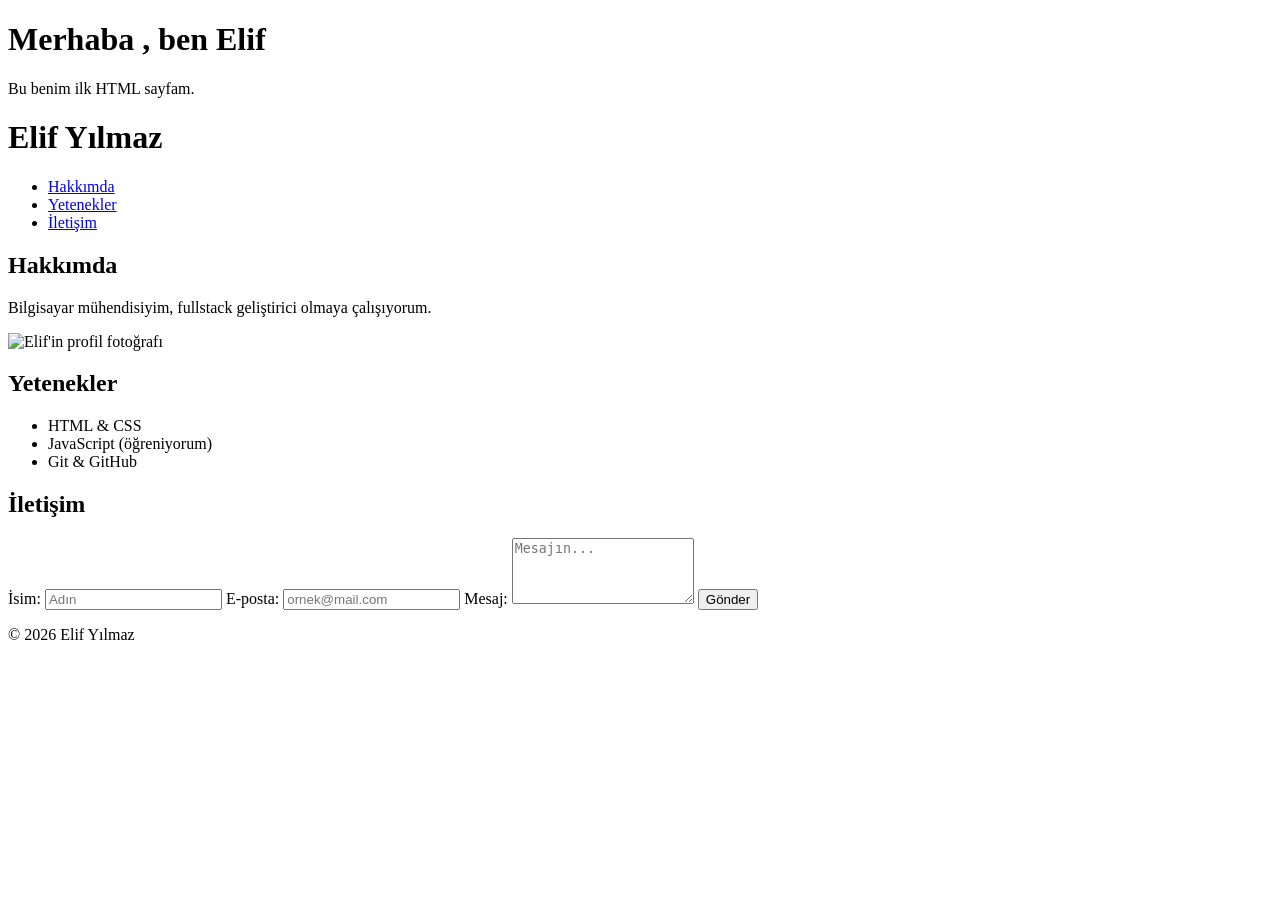
==== hafta-02/hakkimda/index.html @ 6276d6bf "hafta-02 g1: html iskelet + semantik etiketler" ====
<!DOCTYPE html>

<html lang="tr">

<head>

    <meta charset = "UTF-8">

    <meta name = "viewport" content = "width=device-width, initial-scale=1.0">

    <title>Elif - Hakkımda</title>

<head>    

<body>
    <h1>Merhaba , ben Elif</h1>
    <p>Bu benim ilk HTML sayfam.</p>

    <header>
    <!-- header: sayfanın en üstü — genelde logo/isim + menü -->
    <h1>Elif Yılmaz</h1>
    <nav>
      <!-- nav: navigasyon — sayfa içi/dışı linklerin olduğu menü -->
      <ul>
        <li><a href="#hakkimda">Hakkımda</a></li>
        <li><a href="#yetenekler">Yetenekler</a></li>
        <li><a href="#iletisim">İletişim</a></li>
      </ul>
    </nav>
  </header>

  <main>
    <!-- main: sayfanın asıl içeriği — bir sayfada SADECE BİR TANE main olur -->
    <section id="hakkimda">
      <!-- section: konuya göre ayrılmış bir bölüm -->
      <h2>Hakkımda</h2>
      <p>Bilgisayar mühendisiyim, fullstack geliştirici olmaya çalışıyorum.</p>
      <img src="foto.jpg" alt="Elif'in profil fotoğrafı">
      <!-- img: resim. src = dosya yolu, alt = resim yüklenmezse veya görme engelli biri için açıklama -->
      <!-- alt YAZMAYI UNUTMA — hem erişilebilirlik hem SEO için önemli -->
    </section>

    <section id="yetenekler">
      <h2>Yetenekler</h2>
      <ul>
        <!-- ul: sırasız liste (unordered list), li: liste elemanı (list item) -->
        <li>HTML & CSS</li>
        <li>JavaScript (öğreniyorum)</li>
        <li>Git & GitHub</li>
      </ul>
    </section>
  </main>
  <section id="iletisim">
  <h2>İletişim</h2>
  <form>
    <!-- form: kullanıcıdan veri toplayan alan -->
    <label for="isim">İsim:</label>
    <!-- label: input'un ne olduğunu söyler. "for" değeri, eşleştiği input'un "id"siyle AYNI olmalı -->
    <input type="text" id="isim" name="isim" placeholder="Adın">
    <!-- input: tek satırlık giriş alanı. type="text" → düz yazı -->

    <label for="mail">E-posta:</label>
    <input type="email" id="mail" name="mail" placeholder="ornek@mail.com">
    <!-- type="email" → tarayıcı basit bir mail formatı kontrolü yapar -->

    <label for="mesaj">Mesaj:</label>
    <textarea id="mesaj" name="mesaj" rows="4" placeholder="Mesajın..."></textarea>
    <!-- textarea: çok satırlı yazı alanı -->

    <button type="submit">Gönder</button>
    <!-- button type="submit": formu gönderir. Şimdilik bir yere gitmeyecek, sadece görünecek -->
  </form>
</section>

  <footer>
    <!-- footer: sayfanın en altı — genelde telif, sosyal linkler -->
    <p>&copy; 2026 Elif Yılmaz</p>
  </footer>
</body>

</html>
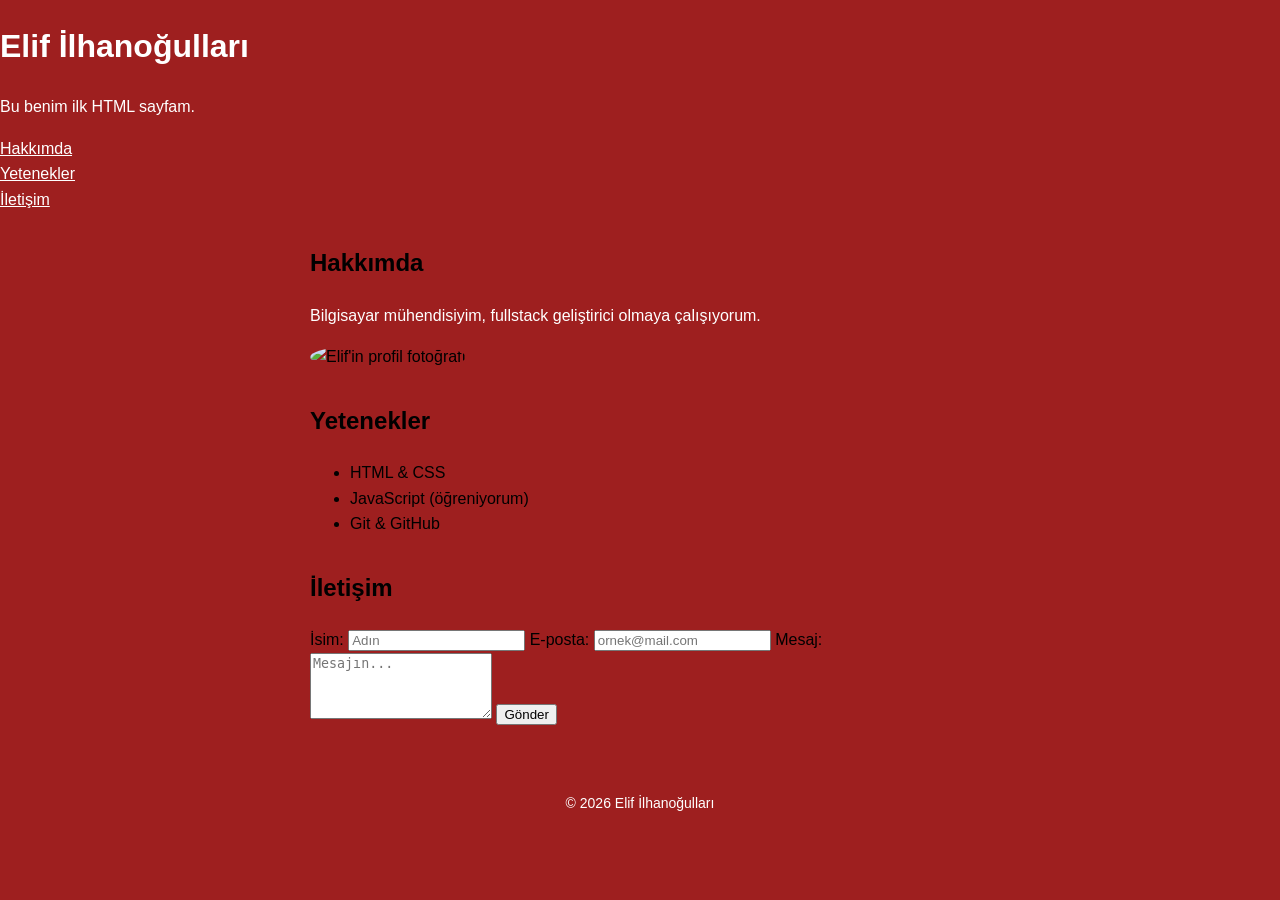
==== commit 30c4a53a: "düzeltme" ====
--- a/hafta-02/hakkimda/index.html
+++ b/hafta-02/hakkimda/index.html
@@ -3,6 +3,8 @@
 <html lang="tr">
 
 <head>
+
+    <link rel="stylesheet" href="style.css">
 
     <meta charset = "UTF-8">
 
@@ -12,13 +14,11 @@
 
 <head>    
 
-<body>
-    <h1>Merhaba , ben Elif</h1>
+
+
+  <main>
+    <h1>Elif İlhanoğulları</h1>
     <p>Bu benim ilk HTML sayfam.</p>
-
-    <header>
-    <!-- header: sayfanın en üstü — genelde logo/isim + menü -->
-    <h1>Elif Yılmaz</h1>
     <nav>
       <!-- nav: navigasyon — sayfa içi/dışı linklerin olduğu menü -->
       <ul>
@@ -27,15 +27,13 @@
         <li><a href="#iletisim">İletişim</a></li>
       </ul>
     </nav>
-  </header>
 
-  <main>
     <!-- main: sayfanın asıl içeriği — bir sayfada SADECE BİR TANE main olur -->
     <section id="hakkimda">
       <!-- section: konuya göre ayrılmış bir bölüm -->
       <h2>Hakkımda</h2>
       <p>Bilgisayar mühendisiyim, fullstack geliştirici olmaya çalışıyorum.</p>
-      <img src="foto.jpg" alt="Elif'in profil fotoğrafı">
+      <img src="profil.jpeg" alt="Elif'in profil fotoğrafı">
       <!-- img: resim. src = dosya yolu, alt = resim yüklenmezse veya görme engelli biri için açıklama -->
       <!-- alt YAZMAYI UNUTMA — hem erişilebilirlik hem SEO için önemli -->
     </section>
@@ -74,7 +72,7 @@
 
   <footer>
     <!-- footer: sayfanın en altı — genelde telif, sosyal linkler -->
-    <p>&copy; 2026 Elif Yılmaz</p>
+    <p>&copy; 2026 Elif İlhanoğulları</p>
   </footer>
 </body>
 
--- a/hafta-02/hakkimda/style.css
+++ b/hafta-02/hakkimda/style.css
@@ -0,0 +1,80 @@
+*{
+  box-sizing: border-box;
+  /* box-sizing: border-box; ile padding ve border'ı da width ve height'e dahil edebilirsin */
+}
+
+
+header {
+    background-color: hsl(249, 15%, 91%);
+    
+    color: hsl(0, 0%, 13%);
+    
+    padding: 1rem;
+    
+}
+
+h1{
+    color: white
+}
+h1:hover{
+    color: hsl(324, 90%, 73%);
+}
+p{
+    color: white
+}
+nav a{
+    color: white
+}
+body {
+  font-family: 'Segoe UI', Arial, sans-serif;
+  
+  color: hwb(0 0% 100%);
+  
+  line-height: 1.6;
+  
+  margin: 0;
+  
+  background-color: hwb(0 12% 38%);
+
+  background-image: url(shrek.jpeg);
+
+  background-size: cover;   
+
+  background-position: center; 
+}
+
+header h1 {
+    font-size: 2rem;
+
+    color: hsl(252, 69%, 23%);
+    
+    margin: 0;
+}
+nav ul {
+  list-style: none;
+  /* list-style: none → li'lerin başındaki noktaları kaldırır */
+  padding: 0;
+  margin: 0;
+}
+
+
+section {
+  max-width: 700px;
+  margin: 32px auto;
+  /* margin: 32px auto → üst-alt 32px, sağ-sol "auto" = ortala */
+  padding: 0 20px;
+}
+
+img {
+  max-width: 200px;
+  border-radius: 50%;
+  /* %50 border-radius + eşit width/height = tam daire */
+}
+
+footer {
+  text-align: center;
+  padding: 20px;
+  color: #888;
+  font-size: 14px;
+}
+
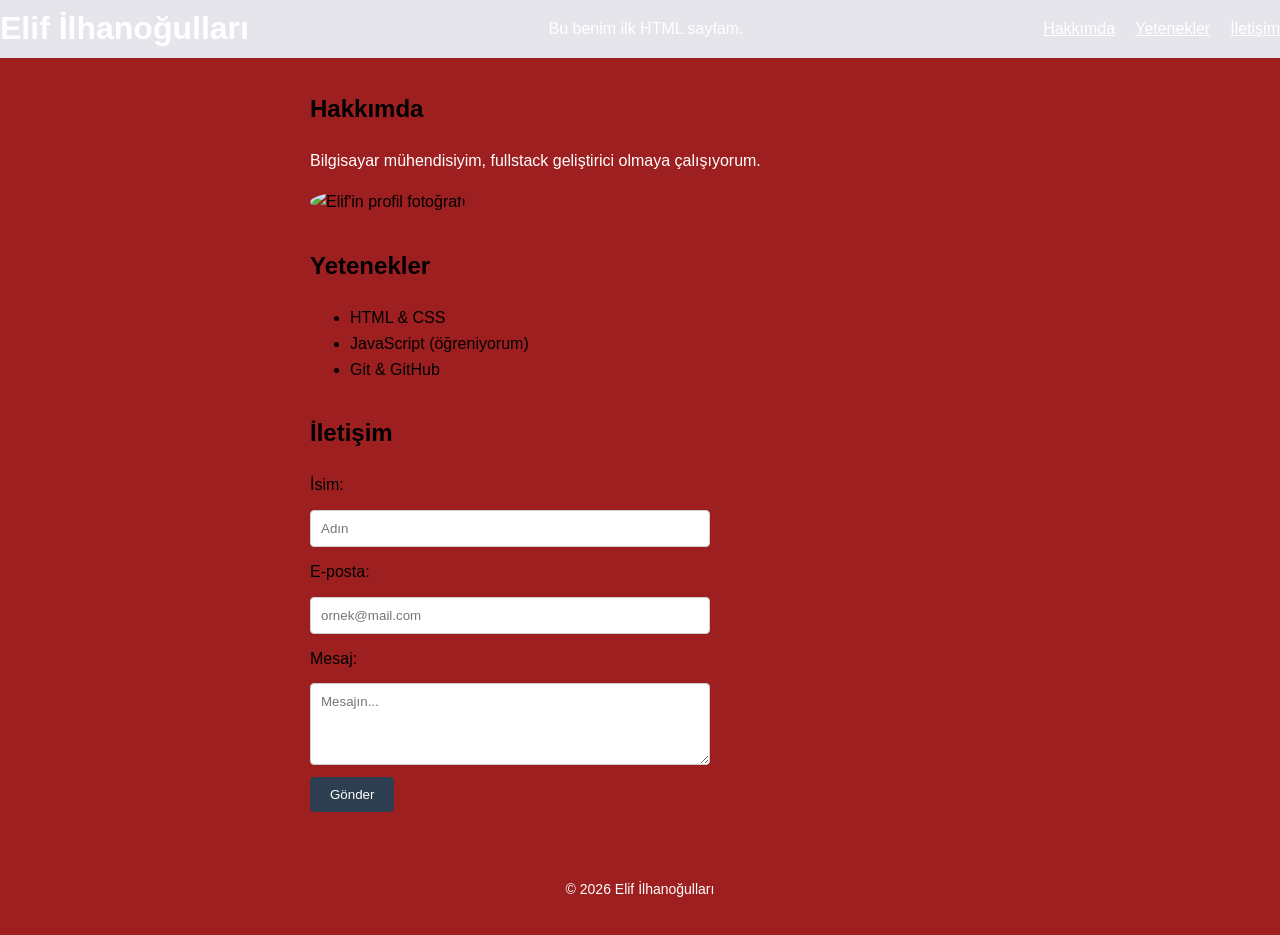
==== commit 6b974803: "hafta-02 g4: css grid kart izgarasi + responsive media query" ====
--- a/hafta-02/hakkimda/index.html
+++ b/hafta-02/hakkimda/index.html
@@ -4,51 +4,51 @@
 
 <head>
 
-    <link rel="stylesheet" href="style.css">
+  <link rel="stylesheet" href="style.css">
 
-    <meta charset = "UTF-8">
+  <meta charset="UTF-8">
 
-    <meta name = "viewport" content = "width=device-width, initial-scale=1.0">
+  <meta name="viewport" content="width=device-width, initial-scale=1.0">
 
-    <title>Elif - Hakkımda</title>
+  <title>Elif - Hakkımda</title>
 
-<head>    
+</head>
+<header>
+
+  <h1>Elif İlhanoğulları</h1>
+  <p>Bu benim ilk HTML sayfam.</p>
+  <nav>
+    <ul>
+      <li><a href="#hakkimda">Hakkımda</a></li>
+      <li><a href="#yetenekler">Yetenekler</a></li>
+      <li><a href="#iletisim">İletişim</a></li>
+    </ul>
+  </nav>
+</header>
+<main>
 
 
+  <!-- main: sayfanın asıl içeriği — bir sayfada SADECE BİR TANE main olur -->
+  <section id="hakkimda">
+    <!-- section: konuya göre ayrılmış bir bölüm -->
+    <h2>Hakkımda</h2>
+    <p>Bilgisayar mühendisiyim, fullstack geliştirici olmaya çalışıyorum.</p>
+    <img src="profil.jpeg" alt="Elif'in profil fotoğrafı">
+    <!-- img: resim. src = dosya yolu, alt = resim yüklenmezse veya görme engelli biri için açıklama -->
+    <!-- alt YAZMAYI UNUTMA — hem erişilebilirlik hem SEO için önemli -->
+  </section>
 
-  <main>
-    <h1>Elif İlhanoğulları</h1>
-    <p>Bu benim ilk HTML sayfam.</p>
-    <nav>
-      <!-- nav: navigasyon — sayfa içi/dışı linklerin olduğu menü -->
-      <ul>
-        <li><a href="#hakkimda">Hakkımda</a></li>
-        <li><a href="#yetenekler">Yetenekler</a></li>
-        <li><a href="#iletisim">İletişim</a></li>
-      </ul>
-    </nav>
-
-    <!-- main: sayfanın asıl içeriği — bir sayfada SADECE BİR TANE main olur -->
-    <section id="hakkimda">
-      <!-- section: konuya göre ayrılmış bir bölüm -->
-      <h2>Hakkımda</h2>
-      <p>Bilgisayar mühendisiyim, fullstack geliştirici olmaya çalışıyorum.</p>
-      <img src="profil.jpeg" alt="Elif'in profil fotoğrafı">
-      <!-- img: resim. src = dosya yolu, alt = resim yüklenmezse veya görme engelli biri için açıklama -->
-      <!-- alt YAZMAYI UNUTMA — hem erişilebilirlik hem SEO için önemli -->
-    </section>
-
-    <section id="yetenekler">
-      <h2>Yetenekler</h2>
-      <ul>
-        <!-- ul: sırasız liste (unordered list), li: liste elemanı (list item) -->
-        <li>HTML & CSS</li>
-        <li>JavaScript (öğreniyorum)</li>
-        <li>Git & GitHub</li>
-      </ul>
-    </section>
-  </main>
-  <section id="iletisim">
+  <section id="yetenekler">
+    <h2>Yetenekler</h2>
+    <ul>
+      <!-- ul: sırasız liste (unordered list), li: liste elemanı (list item) -->
+      <li>HTML & CSS</li>
+      <li>JavaScript (öğreniyorum)</li>
+      <li>Git & GitHub</li>
+    </ul>
+  </section>
+</main>
+<section id="iletisim">
   <h2>İletişim</h2>
   <form>
     <!-- form: kullanıcıdan veri toplayan alan -->
@@ -70,12 +70,10 @@
   </form>
 </section>
 
-  <footer>
-    <!-- footer: sayfanın en altı — genelde telif, sosyal linkler -->
-    <p>&copy; 2026 Elif İlhanoğulları</p>
-  </footer>
+<footer>
+  <!-- footer: sayfanın en altı — genelde telif, sosyal linkler -->
+  <p>&copy; 2026 Elif İlhanoğulları</p>
+</footer>
 </body>
 
-</html>
-
-
+</html>
--- a/hafta-02/hakkimda/style.css
+++ b/hafta-02/hakkimda/style.css
@@ -1,80 +1,179 @@
-*{
-  box-sizing: border-box;
-  /* box-sizing: border-box; ile padding ve border'ı da width ve height'e dahil edebilirsin */
+* {
+    box-sizing: border-box;
+    /* box-sizing: border-box; ile padding ve border'ı da width ve height'e dahil edebilirsin */
 }
 
+.container {
+    display: grid;
+
+    grid-template-columns: repeat(auto-fit, minmax(200px, 1fr));
+  
+    gap: 16px;
+    gap: 16px;
+}
+
+.kart-izgara {
+  display: grid;
+  grid-template-columns: repeat(auto-fit, minmax(180px, 1fr));
+  gap: 16px;
+}
+
+.kart {
+  background: white;
+  border: 1px solid #e0e0e0;
+  border-radius: 8px;
+  padding: 16px;
+  box-shadow: 0 1px 3px rgba(0, 0, 0, 0.1);
+  /* box-shadow: x-offset y-offset blur renk — hafif bir "yükselti" hissi verir */
+}
+
+.kart h3 {
+  margin-top: 0;
+  color: #2c3e50;
+}
 
 header {
     background-color: hsl(249, 15%, 91%);
-    
+
     color: hsl(0, 0%, 13%);
-    
-    padding: 1rem;
-    
+
+    display: flex;
+
+    justify-content: space-between;
+
+    align-items: center;
+
+    flex-wrap: wrap;
+
+
 }
 
-h1{
+h1 {
     color: white
 }
-h1:hover{
+
+h1:hover {
     color: hsl(324, 90%, 73%);
 }
-p{
+
+p {
     color: white
 }
-nav a{
+
+nav a {
     color: white
 }
+
 body {
-  font-family: 'Segoe UI', Arial, sans-serif;
-  
-  color: hwb(0 0% 100%);
-  
-  line-height: 1.6;
-  
-  margin: 0;
-  
-  background-color: hwb(0 12% 38%);
+    font-family: 'Segoe UI', Arial, sans-serif;
 
-  background-image: url(shrek.jpeg);
+    color: hwb(0 0% 100%);
 
-  background-size: cover;   
+    line-height: 1.6;
 
-  background-position: center; 
+    margin: 0;
+
+    background-color: hwb(0 12% 38%);
+
+    background-image: url(shrek.jpeg);
+
+    background-size: cover;
+
+    background-position: center;
 }
 
 header h1 {
     font-size: 2rem;
 
-    color: hsl(252, 69%, 23%);
     
+
     margin: 0;
+
 }
+
 nav ul {
-  list-style: none;
-  /* list-style: none → li'lerin başındaki noktaları kaldırır */
-  padding: 0;
-  margin: 0;
+    display: flex;
+    list-style: none;
+    /* list-style: none → li'lerin başındaki noktaları kaldırır */
+    padding: 0;
+    margin: 0;
+    gap: 20px;
 }
 
 
 section {
-  max-width: 700px;
-  margin: 32px auto;
-  /* margin: 32px auto → üst-alt 32px, sağ-sol "auto" = ortala */
-  padding: 0 20px;
+    max-width: 700px;
+    margin: 32px auto;
+    /* margin: 32px auto → üst-alt 32px, sağ-sol "auto" = ortala */
+    padding: 0 20px;
 }
 
 img {
-  max-width: 200px;
-  border-radius: 50%;
-  /* %50 border-radius + eşit width/height = tam daire */
+    max-width: 200px;
+    border-radius: 50%;
+    /* %50 border-radius + eşit width/height = tam daire */
 }
 
 footer {
-  text-align: center;
-  padding: 20px;
-  color: #888;
-  font-size: 14px;
+    text-align: center;
+    padding: 20px;
+    color: #888;
+    font-size: 14px;
 }
 
+form {
+  display: flex;
+  flex-direction: column;
+  /* flex-direction: column → ana eksen dikey olur, elemanlar alt alta dizilir */
+  gap: 12px;
+  max-width: 400px;
+}
+
+form input,
+form textarea {
+  padding: 10px;
+  border: 1px solid #ccc;
+  border-radius: 4px;
+  font-family: inherit;
+  /* inherit: body'deki fontu miras al, tarayıcı varsayılanını kullanma */
+}
+
+form button {
+  padding: 10px 20px;
+  background-color: #2c3e50;
+  color: white;
+  border: none;
+  border-radius: 4px;
+  cursor: pointer;
+  /* cursor: pointer → üzerine gelince el işareti, "buna tıklanır" sinyali verir */
+  align-self: flex-start;
+  /* align-self: bu TEK elemanı, kabın align-items kuralından bağımsız hizalar */
+}
+
+form button:hover {
+  background-color: #1a252f;
+}
+
+/* Varsayılan (masaüstü) stiller yukarıda zaten yazıldı.
+   @media bloğu, SADECE koşul sağlandığında devreye girer ve önceki kuralları EZER. */
+
+@media (max-width: 600px) {
+  /* ekran genişliği 600px veya daha az olduğunda bu blok aktif olur */
+
+  header {
+    flex-direction: column;
+    /* mobilde isim ve menü yan yana değil, alt alta */
+    align-items: flex-start;
+    gap: 12px;
+  }
+
+  section {
+    padding: 0 12px;
+    /* mobilde kenar boşluğunu azalt, içerik kenara yapışmasın ama fazla yer kaplamasın */
+  }
+
+  .kart-izgara {
+    grid-template-columns: 1fr;
+    /* mobilde tek sütun — kartlar alt alta */
+  }
+}
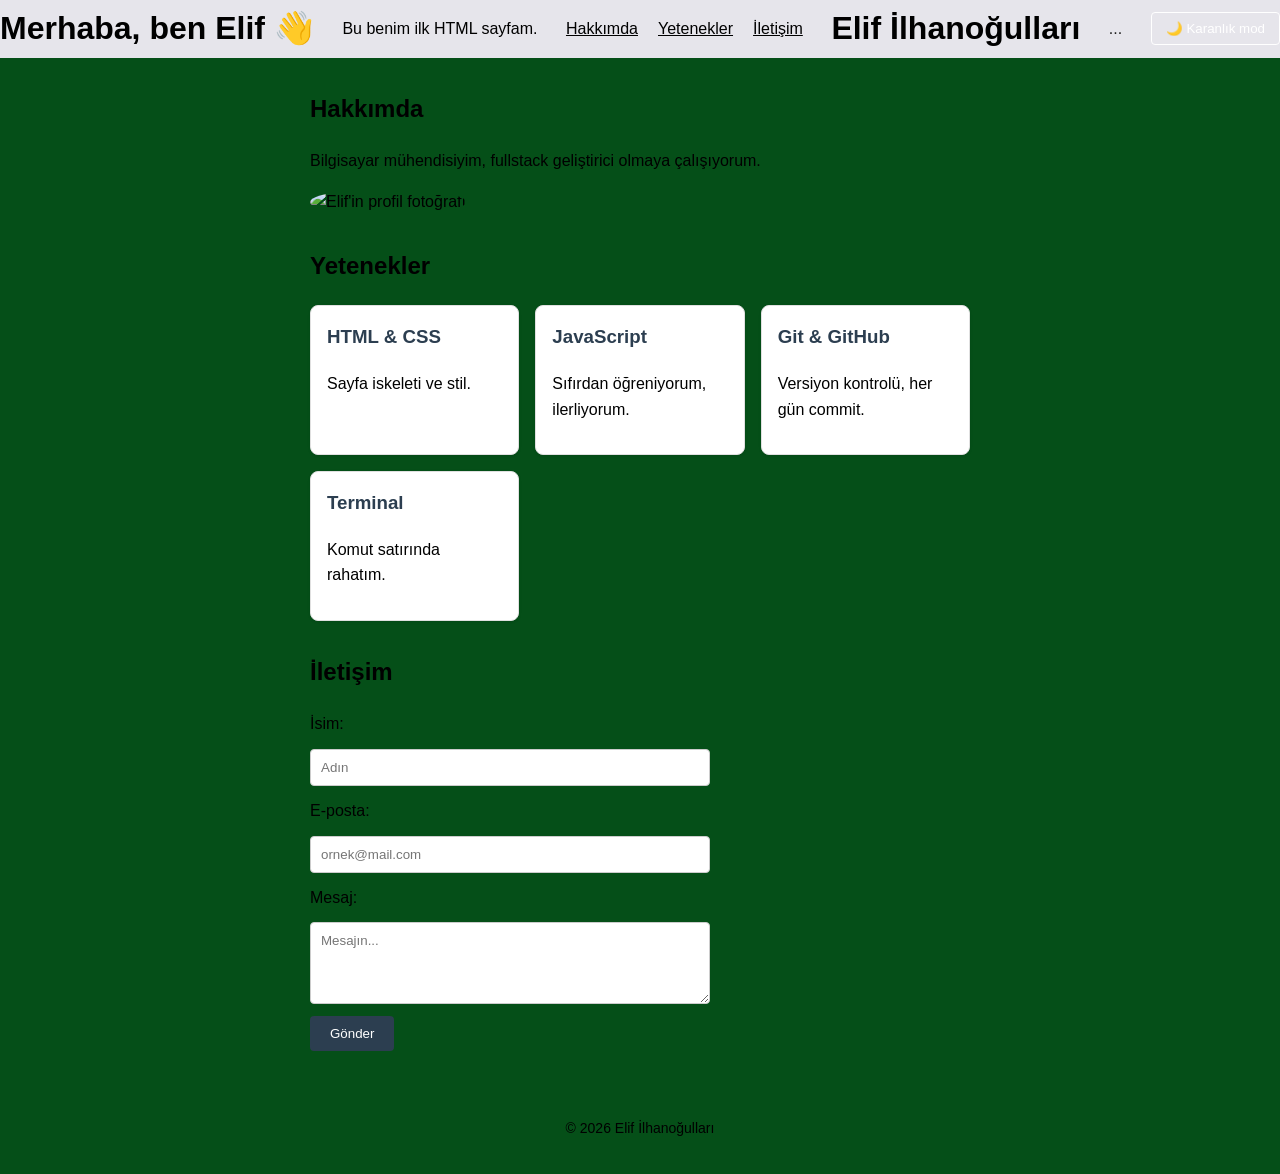
==== commit 3439082e: "hafta-02 g5: dom + event listener ile tema degistir butonu" ====
--- a/hafta-02/hakkimda/index.html
+++ b/hafta-02/hakkimda/index.html
@@ -24,6 +24,9 @@
       <li><a href="#iletisim">İletişim</a></li>
     </ul>
   </nav>
+  <h1>Elif İlhanoğulları</h1>
+  <nav>...</nav>
+  <button id="tema-buton">🌙 Karanlık mod</button>
 </header>
 <main>
 
@@ -40,12 +43,26 @@
 
   <section id="yetenekler">
     <h2>Yetenekler</h2>
-    <ul>
-      <!-- ul: sırasız liste (unordered list), li: liste elemanı (list item) -->
-      <li>HTML & CSS</li>
-      <li>JavaScript (öğreniyorum)</li>
-      <li>Git & GitHub</li>
-    </ul>
+    <div class="kart-izgara">
+      <!-- ul/li yerine artık kart yapısı kullanıyoruz -->
+      <div class="kart">
+        <h3>HTML & CSS</h3>
+        <p>Sayfa iskeleti ve stil.</p>
+      </div>
+      <div class="kart">
+        <h3>JavaScript</h3>
+        <p>Sıfırdan öğreniyorum, ilerliyorum.</p>
+      </div>
+      <div class="kart">
+        <h3>Git & GitHub</h3>
+        <p>Versiyon kontrolü, her gün commit.</p>
+      </div>
+      <div class="kart">
+        <h3>Terminal</h3>
+        <p>Komut satırında rahatım.</p>
+      </div>
+    </div>
+  </section>
   </section>
 </main>
 <section id="iletisim">
@@ -74,6 +91,7 @@
   <!-- footer: sayfanın en altı — genelde telif, sosyal linkler -->
   <p>&copy; 2026 Elif İlhanoğulları</p>
 </footer>
+<script src="script.js"></script>
 </body>
 
 </html>
--- a/hafta-02/hakkimda/style.css
+++ b/hafta-02/hakkimda/style.css
@@ -7,29 +7,29 @@
     display: grid;
 
     grid-template-columns: repeat(auto-fit, minmax(200px, 1fr));
-  
+
     gap: 16px;
     gap: 16px;
 }
 
 .kart-izgara {
-  display: grid;
-  grid-template-columns: repeat(auto-fit, minmax(180px, 1fr));
-  gap: 16px;
+    display: grid;
+    grid-template-columns: repeat(auto-fit, minmax(180px, 1fr));
+    gap: 16px;
 }
 
 .kart {
-  background: white;
-  border: 1px solid #e0e0e0;
-  border-radius: 8px;
-  padding: 16px;
-  box-shadow: 0 1px 3px rgba(0, 0, 0, 0.1);
-  /* box-shadow: x-offset y-offset blur renk — hafif bir "yükselti" hissi verir */
+    background: white;
+    border: 1px solid #e0e0e0;
+    border-radius: 8px;
+    padding: 16px;
+    box-shadow: 0 1px 3px rgba(0, 0, 0, 0.1);
+    /* box-shadow: x-offset y-offset blur renk — hafif bir "yükselti" hissi verir */
 }
 
 .kart h3 {
-  margin-top: 0;
-  color: #2c3e50;
+    margin-top: 0;
+    color: #2c3e50;
 }
 
 header {
@@ -49,7 +49,7 @@
 }
 
 h1 {
-    color: white
+    color: black
 }
 
 h1:hover {
@@ -57,11 +57,11 @@
 }
 
 p {
-    color: white
+    color: black
 }
 
 nav a {
-    color: white
+    color: black
 }
 
 body {
@@ -73,9 +73,8 @@
 
     margin: 0;
 
-    background-color: hwb(0 12% 38%);
-
-    background-image: url(shrek.jpeg);
+    background-color: hwb(135 2% 69%);
+
 
     background-size: cover;
 
@@ -85,7 +84,7 @@
 header h1 {
     font-size: 2rem;
 
-    
+
 
     margin: 0;
 
@@ -122,58 +121,100 @@
 }
 
 form {
-  display: flex;
-  flex-direction: column;
-  /* flex-direction: column → ana eksen dikey olur, elemanlar alt alta dizilir */
-  gap: 12px;
-  max-width: 400px;
+    display: flex;
+    flex-direction: column;
+    /* flex-direction: column → ana eksen dikey olur, elemanlar alt alta dizilir */
+    gap: 12px;
+    max-width: 400px;
 }
 
 form input,
 form textarea {
-  padding: 10px;
-  border: 1px solid #ccc;
-  border-radius: 4px;
-  font-family: inherit;
-  /* inherit: body'deki fontu miras al, tarayıcı varsayılanını kullanma */
+    padding: 10px;
+    border: 1px solid #ccc;
+    border-radius: 4px;
+    font-family: inherit;
+    /* inherit: body'deki fontu miras al, tarayıcı varsayılanını kullanma */
 }
 
 form button {
-  padding: 10px 20px;
-  background-color: #2c3e50;
-  color: white;
-  border: none;
-  border-radius: 4px;
-  cursor: pointer;
-  /* cursor: pointer → üzerine gelince el işareti, "buna tıklanır" sinyali verir */
-  align-self: flex-start;
-  /* align-self: bu TEK elemanı, kabın align-items kuralından bağımsız hizalar */
+    padding: 10px 20px;
+    background-color: #2c3e50;
+    color: white;
+    border: none;
+    border-radius: 4px;
+    cursor: pointer;
+    /* cursor: pointer → üzerine gelince el işareti, "buna tıklanır" sinyali verir */
+    align-self: flex-start;
+    /* align-self: bu TEK elemanı, kabın align-items kuralından bağımsız hizalar */
 }
 
 form button:hover {
-  background-color: #1a252f;
+    background-color: #1a252f;
 }
 
 /* Varsayılan (masaüstü) stiller yukarıda zaten yazıldı.
    @media bloğu, SADECE koşul sağlandığında devreye girer ve önceki kuralları EZER. */
 
 @media (max-width: 600px) {
-  /* ekran genişliği 600px veya daha az olduğunda bu blok aktif olur */
-
-  header {
-    flex-direction: column;
-    /* mobilde isim ve menü yan yana değil, alt alta */
-    align-items: flex-start;
-    gap: 12px;
-  }
-
-  section {
-    padding: 0 12px;
-    /* mobilde kenar boşluğunu azalt, içerik kenara yapışmasın ama fazla yer kaplamasın */
-  }
-
-  .kart-izgara {
-    grid-template-columns: 1fr;
-    /* mobilde tek sütun — kartlar alt alta */
-  }
+    /* ekran genişliği 600px veya daha az olduğunda bu blok aktif olur */
+
+    header {
+        flex-direction: column;
+        /* mobilde isim ve menü yan yana değil, alt alta */
+        align-items: flex-start;
+        gap: 12px;
+    }
+
+    section {
+        padding: 0 12px;
+        /* mobilde kenar boşluğunu azalt, içerik kenara yapışmasın ama fazla yer kaplamasın */
+    }
+
+    .kart-izgara {
+        grid-template-columns: 1fr;
+        /* mobilde tek sütun — kartlar alt alta */
+    }
+}
+
+body.koyu-tema {
+    /* body.koyu-tema: body'de HEM "koyu-tema" class'ı VARSA bu kural uygulanır */
+    background-color: #1a1a1a;
+    color: #eee;
+}
+
+body.koyu-tema header {
+    background-color: #000;
+    color: white
+}
+
+body.koyu-tema .kart {
+    background-color: #2a2a2a;
+    border-color: #444;
+    color: #eee;
+}
+
+body.koyu-tema h1 {
+    color: white;
+}
+
+header.koyu-tema p1 {
+    color: white;
+}
+
+body.koyu-tema nav a {
+    color: white;
+}
+
+body.koyu-tema p {
+    color: white;
+}
+
+#tema-buton {
+    background: none;
+    border: 1px solid white;
+    color: white;
+    padding: 8px 14px;
+    border-radius: 4px;
+    cursor: pointer;
 }
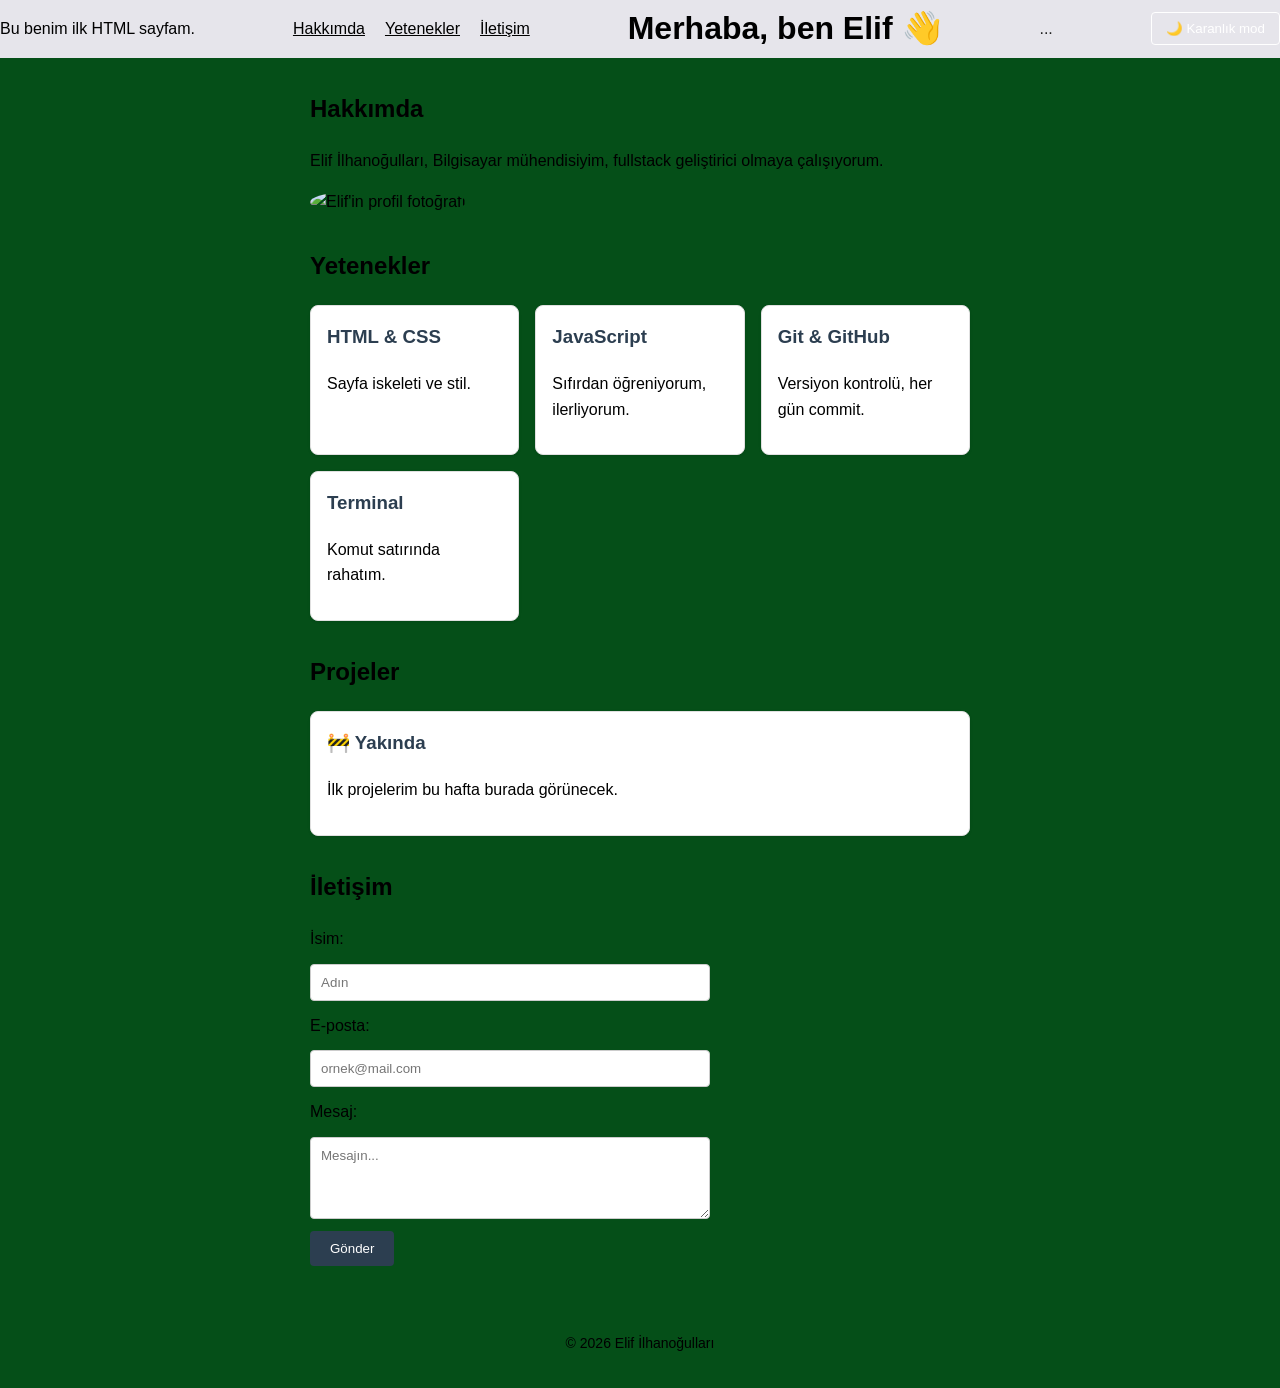
==== commit 6e0101f4: "hafta-02 g6: landing page tamamlandi" ====
--- a/hafta-02/hakkimda/index.html
+++ b/hafta-02/hakkimda/index.html
@@ -15,7 +15,7 @@
 </head>
 <header>
 
-  <h1>Elif İlhanoğulları</h1>
+
   <p>Bu benim ilk HTML sayfam.</p>
   <nav>
     <ul>
@@ -35,7 +35,7 @@
   <section id="hakkimda">
     <!-- section: konuya göre ayrılmış bir bölüm -->
     <h2>Hakkımda</h2>
-    <p>Bilgisayar mühendisiyim, fullstack geliştirici olmaya çalışıyorum.</p>
+    <p>Elif İlhanoğulları, Bilgisayar mühendisiyim, fullstack geliştirici olmaya çalışıyorum.</p>
     <img src="profil.jpeg" alt="Elif'in profil fotoğrafı">
     <!-- img: resim. src = dosya yolu, alt = resim yüklenmezse veya görme engelli biri için açıklama -->
     <!-- alt YAZMAYI UNUTMA — hem erişilebilirlik hem SEO için önemli -->
@@ -63,6 +63,14 @@
       </div>
     </div>
   </section>
+  <section id="projeler">
+    <h2>Projeler</h2>
+    <div class="kart-izgara">
+      <div class="kart">
+        <h3>🚧 Yakında</h3>
+        <p>İlk projelerim bu hafta burada görünecek.</p>
+      </div>
+    </div>
   </section>
 </main>
 <section id="iletisim">
